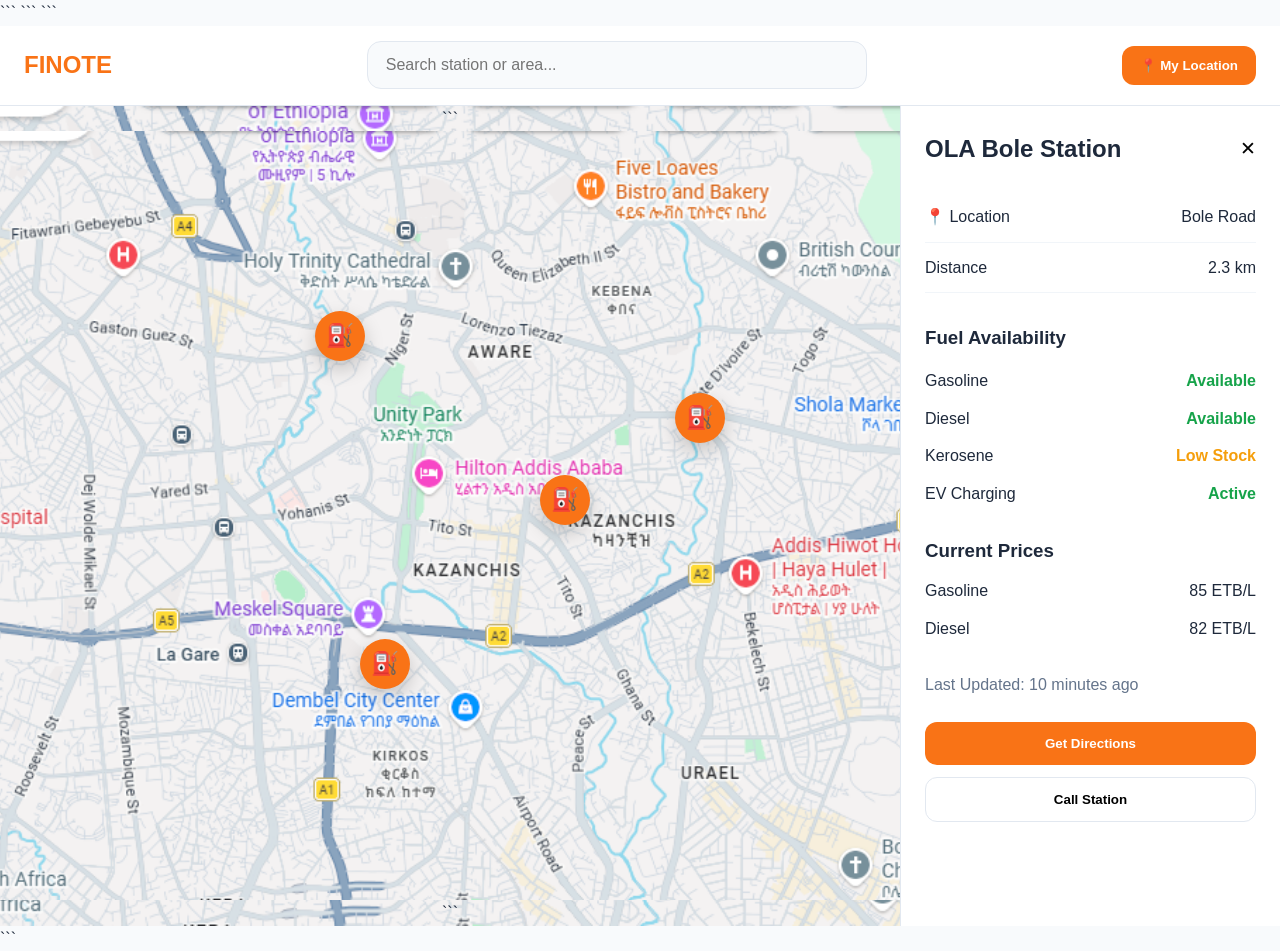
==== map.html @ 9a4e3122 "building the finote demo" ====
<!DOCTYPE html>

<html lang="en">
<head>
    <meta charset="UTF-8">
    <meta name="viewport" content="width=device-width, initial-scale=1.0">
    <title>Finote Map | Fuel Station Discovery</title>

```
<link rel="stylesheet" href="css/style.css">
<link rel="stylesheet" href="css/map.css">
```

</head>
<body>

```
<!-- Top Navigation -->
<header class="map-navbar">

    <div class="nav-left">
        <a href="index.html" class="logo">
            FINOTE
        </a>
    </div>

    <div class="nav-center">

        <div class="search-box">
            <input
                type="text"
                placeholder="Search station or area..."
                id="stationSearch"
            >
        </div>

    </div>

    <div class="nav-right">

        <button class="location-btn">
            📍 My Location
        </button>

    </div>

</header>

<!-- Main Map Layout -->
<main class="map-layout">

    <!-- Map Section -->
    <section class="map-container">

        <div class="map-placeholder">

```
<img
    src="assets/map.PNG"
    alt="Addis Ababa Map"
    class="map-image"
>

<button class="station-marker marker-1" data-id="1">
    ⛽
</button>

<button class="station-marker marker-2" data-id="2">
    ⛽
</button>

<button class="station-marker marker-3" data-id="3">
    ⛽
</button>

<button class="station-marker marker-4" data-id="4">
    ⛽
</button>
```

</div>


    </section>

    <!-- Station Information Sidebar -->

    <aside class="station-sidebar" id="stationSidebar">

        <div class="sidebar-header">

            <h2 id="stationName">
                OLA Bole Station
            </h2>

            <button id="closeSidebar">
                ✕
            </button>

        </div>

        <div class="station-info">

            <div class="info-row">
                <span>📍 Location</span>
                <span id="stationLocation">Bole Road</span>
            </div>

            <div class="info-row">
                <span>Distance</span>
                <span id="stationDistance">2.3 km</span>
            </div>

        </div>

        <div class="status-section">

            <h3>Fuel Availability</h3>

            <div class="fuel-status">
                <span>Gasoline</span>
                <span id="gasolineStatus" class="status available">
                    Available
                </span>
            </div>

            <div class="fuel-status">
                <span>Diesel</span>
                <span id="dieselStatus" class="status available">
                    Available
                </span>
            </div>

            <div class="fuel-status">
                <span>Kerosene</span>
                <span id="keroseneStatus" class="status low">
                    Low Stock
                </span>
            </div>

            <div class="fuel-status">
                <span>EV Charging</span>
                <span id="evStatus"class="status available">
                    Active
                </span>
            </div>

        </div>

        <div class="price-section">

            <h3>Current Prices</h3>

            <div class="price-row">
                <span>Gasoline</span>
                <span id="gasolinePrice">85 ETB/L</span>
            </div>

            <div class="price-row">
                <span>Diesel</span>
                <span id="dieselPrice">82 ETB/L</span>
            </div>

        </div>

        <div class="update-section">

            <p id="lastUpdated">
                Last Updated: 10 minutes ago
            </p>

        </div>

        <div class="sidebar-actions">

            <button class="primary-btn">
                Get Directions
            </button>

            <button class="secondary-btn">
                Call Station
            </button>

        </div>

    </aside>

</main>

<!-- Mobile Bottom Sheet -->

<section
    class="mobile-station-sheet"
    id="mobileSheet"
>

```
<div class="sheet-handle"></div>

<div class="sheet-content">

    <h3 id="mobileStationName">
        OLA Bole Station
    </h3>

    <p id="mobileStationStatus">
        Gasoline Available
    </p>

    <div class="mobile-actions">

        <button class="primary-btn">
            Get Directions
        </button>

    </div>

</div>
```

</section>


<script src="js/stations.js"></script>
<script src="js/map.js"></script>
```

</body>
</html>
---- css/style.css ----
/* =========================
RESET
========================= */

*{
margin:0;
padding:0;
box-sizing:border-box;
}

html{
scroll-behavior:smooth;
}

body{
font-family:Inter, Arial, sans-serif;
background:#f8fafc;
color:#1e293b;
line-height:1.6;
}

a{
text-decoration:none;
color:inherit;
}

ul{
list-style:none;
}

img{
max-width:100%;
}

/* =========================
VARIABLES
========================= */

:root{
--primary:#f97316;
--primary-dark:#ea580c;


--success:#16a34a;
--warning:#f59e0b;
--danger:#dc2626;

--white:#ffffff;
--border:#e2e8f0;
--gray:#64748b;

--bg:#f8fafc;
--card:#ffffff;

--shadow:0 10px 30px rgba(0,0,0,.08);
--radius:16px;


}

/* =========================
GLOBAL
========================= */

.container{
width:min(1200px,90%);
margin:auto;
}

.section{
padding:90px 0;
}

.light-section{
background:white;
}

h1{
font-size:3rem;
line-height:1.1;
}

h2{
font-size:2.2rem;
text-align:center;
margin-bottom:50px;
}

h3{
margin-bottom:12px;
}

p{
color:var(--gray);
}

/* =========================
BUTTONS
========================= */

.btn-primary{
display:inline-flex;
align-items:center;
justify-content:center;


padding:14px 24px;

background:var(--primary);
color:white;

border:none;
border-radius:12px;

font-weight:600;

transition:.3s;
cursor:pointer;


}

.btn-primary:hover{
background:var(--primary-dark);
}

.btn-secondary{
display:inline-flex;
align-items:center;
justify-content:center;


padding:14px 24px;

border:1px solid var(--border);

background:white;
border-radius:12px;

font-weight:600;


}

.btn-secondary:hover

/* =========================
NAVBAR
========================= */

.navbar{
background:white;
border-bottom:1px solid var(--border);


position:sticky;
top:0;
z-index:100;


}

.nav-container{
display:flex;
align-items:center;
justify-content:space-between;


padding:20px 0;


}

.logo{
font-size:1.5rem;
font-weight:800;
color:var(--primary);
}

.nav-links{
display:flex;
align-items:center;
gap:24px;
}

.nav-links a{
font-weight:500;
}

/* =========================
HERO
========================= */

.hero{
padding:100px 0;
}

.hero-content{
display:grid;
grid-template-columns:1fr 400px;
gap:60px;
align-items:center;
}

.badge{
display:inline-block;


padding:8px 14px;

background:#fff7ed;
color:var(--primary);

border-radius:999px;

font-size:.9rem;
font-weight:600;

margin-bottom:20px;


}

.hero-text p{
margin:25px 0;
font-size:1.05rem;
}

.hero-buttons{
display:flex;
gap:15px;
margin-top:30px;
}

.hero-card{
background:white;
padding:28px;
border-radius:var(--radius);
box-shadow:var(--shadow);
}

.status-item{
display:flex;
justify-content:space-between;
margin:14px 0;
}

.available{
color:var(--success);
font-weight:600;
}

.low-stock{
color:var(--warning);
font-weight:600;
}

.last-update{
margin-top:20px;
font-size:.9rem;
}

/* =========================
CARDS
========================= */

.card-grid{
display:grid;
grid-template-columns:repeat(3,1fr);
gap:24px;
}

.card{
background:white;
padding:30px;
border-radius:var(--radius);
box-shadow:var(--shadow);
}

.card ul{
display:flex;
flex-direction:column;
gap:10px;
}

.card li{
color:var(--gray);
}

/* =========================
WORKFLOW
========================= */

.workflow{
display:flex;
flex-direction:column;
align-items:center;
gap:18px;
}

.workflow-box{
background:white;
padding:18px 30px;
border-radius:14px;
box-shadow:var(--shadow);
min-width:250px;
text-align:center;
}

.highlight{
background:var(--primary);
color:white;
}

.arrow{
font-size:2rem;
}

/* =========================
ARCHITECTURE
========================= */

.architecture{
display:flex;
flex-direction:column;
align-items:center;
gap:16px;
}

.arch-box{
min-width:280px;


background:white;

padding:18px 24px;

text-align:center;

border-radius:14px;

box-shadow:var(--shadow);


}

.arch-arrow{
font-size:2rem;
}

/* =========================
CTA
========================= */

.cta{
background:var(--primary);
color:white;


text-align:center;

padding:90px 20px;


}

.cta h2{
color:white;
margin-bottom:15px;
}

.cta p{
color:white;
margin-bottom:25px;
}

/* =========================
FOOTER
========================= */

.footer{
background:#0f172a;
color:white;
text-align:center;
padding:25px;
}

.footer p{
color:#cbd5e1;
}

/* =========================
AUTH PAGES
========================= */

.auth-page{
min-height:100vh;


display:flex;
justify-content:center;
align-items:center;

padding:40px 20px;


}

.auth-card,
.register-card{
width:100%;
max-width:650px;


background:white;

padding:40px;

border-radius:20px;

box-shadow:var(--shadow);


}

.auth-card h1,
.register-card h1{
margin:20px 0 10px;
}

.form-group{
margin-top:18px;
}

.form-group label{
display:block;
margin-bottom:8px;
font-weight:600;
}

.form-group input,
.form-group select{
width:100%;


padding:14px;

border:1px solid var(--border);

border-radius:12px;

font-size:1rem;


}

.auth-card button,
.register-card button{
width:100%;
margin-top:24px;
}

.auth-footer{
margin-top:20px;
text-align:center;
}

/* =========================
PAGE HEADER
========================= */

.page-header{
margin-bottom:35px;
}

.page-header h1{
font-size:2rem;
margin-bottom:10px;
}

/* =========================
RESPONSIVE
========================= */

@media(max-width:992px){


.hero-content{
    grid-template-columns:1fr;
}

.card-grid{
    grid-template-columns:1fr;
}


}

@media(max-width:768px){


h1{
    font-size:2.2rem;
}

h2{
    font-size:1.8rem;
}

.nav-container{
    flex-direction:column;
    gap:20px;
}

.nav-links{
    flex-wrap:wrap;
    justify-content:center;
}

.hero-buttons{
    flex-direction:column;
}


}
---- css/map.css ----
/* =========================
MAP PAGE NAVBAR
========================= */

.map-navbar{
height:80px;


background:white;

border-bottom:1px solid #e2e8f0;

display:flex;
align-items:center;
justify-content:space-between;

padding:0 24px;

position:sticky;
top:0;
z-index:100;


}

.nav-left{
display:flex;
align-items:center;
}

.nav-center{
flex:1;
display:flex;
justify-content:center;
padding:0 30px;
}

.nav-right{
display:flex;
align-items:center;
}

.search-box{
width:100%;
max-width:500px;
}

.search-box input{
width:100%;


padding:14px 18px;

border:1px solid #e2e8f0;

border-radius:14px;

font-size:1rem;

background:#f8fafc;


}

.location-btn{
border:none;


background:#f97316;

color:white;

padding:12px 18px;

border-radius:12px;

cursor:pointer;

font-weight:600;


}

/* =========================
MAIN LAYOUT
========================= */

.map-layout{
display:grid;
grid-template-columns:1fr 380px;


height:calc(100vh - 80px);


}

/* =========================
MAP CONTAINER
========================= */

.map-container{
position:relative;
overflow:hidden;
}

.map-placeholder{
width:100%;
height:100%;


position:relative;

background-image:url("../assets/map.PNG");
background-size:cover;
background-position:center;

display:flex;
flex-direction:column;
justify-content:center;
align-items:center;


}

.map-placeholder::before{
content:"";


position:absolute;
inset:0;

background:rgba(255,255,255,.35);


}

.map-placeholder h2,
.map-placeholder p{
position:relative;
z-index:2;
}

.map-placeholder h2{
margin-bottom:10px;
}

/* =========================
STATION MARKERS
========================= */

.station-marker{
position:absolute;


width:50px;
height:50px;

border:none;

border-radius:50%;

background:#f97316;

color:white;

font-size:1.4rem;

cursor:pointer;

box-shadow:0 8px 20px rgba(0,0,0,.2);

transition:.25s;

z-index:3;

}

.station-marker:hover{
transform:scale(1.12);
}

/* Sample Locations */

.marker-1{
top:25%;
left:35%;
}

.marker-2{
top:45%;
left:60%;
}

.marker-3{
top:65%;
left:40%;
}

.marker-4{
top:35%;
left:75%;
}

/* =========================
SIDEBAR
========================= */

.station-sidebar{
background:white;


border-left:1px solid #e2e8f0;

padding:24px;

overflow-y:auto;


}

.sidebar-header{
display:flex;
justify-content:space-between;
align-items:center;


margin-bottom:24px;


}

.sidebar-header h2{
font-size:1.5rem;
margin:0;
text-align:left;
}

.sidebar-header button{
border:none;
background:none;


font-size:1.2rem;

cursor:pointer;


}

.station-info{
margin-bottom:30px;
}

.info-row{
display:flex;
justify-content:space-between;


padding:12px 0;

border-bottom:1px solid #f1f5f9;


}

.status-section{
margin-bottom:30px;
}

.status-section h3{
margin-bottom:15px;
}

.fuel-status{
display:flex;
justify-content:space-between;


margin-bottom:12px;


}

.status{
font-weight:600;
}

.available{
color:#16a34a;
}

.low{
color:#f59e0b;
}

.unavailable{
color:#dc2626;
}

.price-section{
margin-bottom:30px;
}

.price-row{
display:flex;
justify-content:space-between;


margin-bottom:12px;

}

.update-section{
margin-bottom:25px;
}

.sidebar-actions{
display:flex;
flex-direction:column;
gap:12px;
}

.primary-btn{
width:100%;


border:none;

background:#f97316;

color:white;

padding:14px;

border-radius:12px;

cursor:pointer;

font-weight:600;


}

.secondary-btn{
width:100%;


background:white;

border:1px solid #e2e8f0;

padding:14px;

border-radius:12px;

cursor:pointer;

font-weight:600;


}

/* =========================
MOBILE BOTTOM SHEET
========================= */

.mobile-station-sheet{
display:none;
}

.sheet-handle{
width:70px;
height:6px;


background:#cbd5e1;

border-radius:999px;

margin:0 auto 18px;


}

.sheet-content{
text-align:center;
}

.sheet-content h3{
margin-bottom:10px;
}
.map-image{
width:100%;
height:100%;
object-fit:cover;
display:block;
}

.map-placeholder{
position:relative;
width:100%;
height:100%;
overflow:hidden;
}

.map-placeholder::before{
display:none;
}

/* =========================
RESPONSIVE
========================= */

@media(max-width:992px){


.map-layout{
    grid-template-columns:1fr;
}

.station-sidebar{
    display:none;
}

.mobile-station-sheet{
display:none;
}

@media(max-width:992px){


.mobile-station-sheet{

    display:block;

    position:fixed;

    left:0;
    right:0;
    bottom:0;

    height:180px;

    background:white;

    border-top-left-radius:24px;
    border-top-right-radius:24px;

    padding:18px;

    overflow-y:auto;

    box-shadow:0 -8px 25px rgba(0,0,0,.15);

    z-index:500;
}


}



}

@media(max-width:768px){


.map-navbar{
    flex-direction:column;

    height:auto;

    gap:12px;

    padding:16px;
}

.nav-center{
    width:100%;
    padding:0;
}

.nav-right{
    width:100%;
}

.location-btn{
    width:100%;
}

.station-marker{
position:absolute;
width:56px;
height:56px;


border:none;
border-radius:50%;

background:#f97316;
color:white;

font-size:1.4rem;

cursor:pointer;

z-index:5;

box-shadow:0 8px 25px rgba(0,0,0,.25);

transition:.25s;


}

.station-marker:hover{
transform:scale(1.15);
}

.station-marker.active{
transform:scale(1.2);
box-shadow:0 0 0 8px rgba(249,115,22,.25);
}


.station-sidebar{
transition:all .3s ease;
}

}
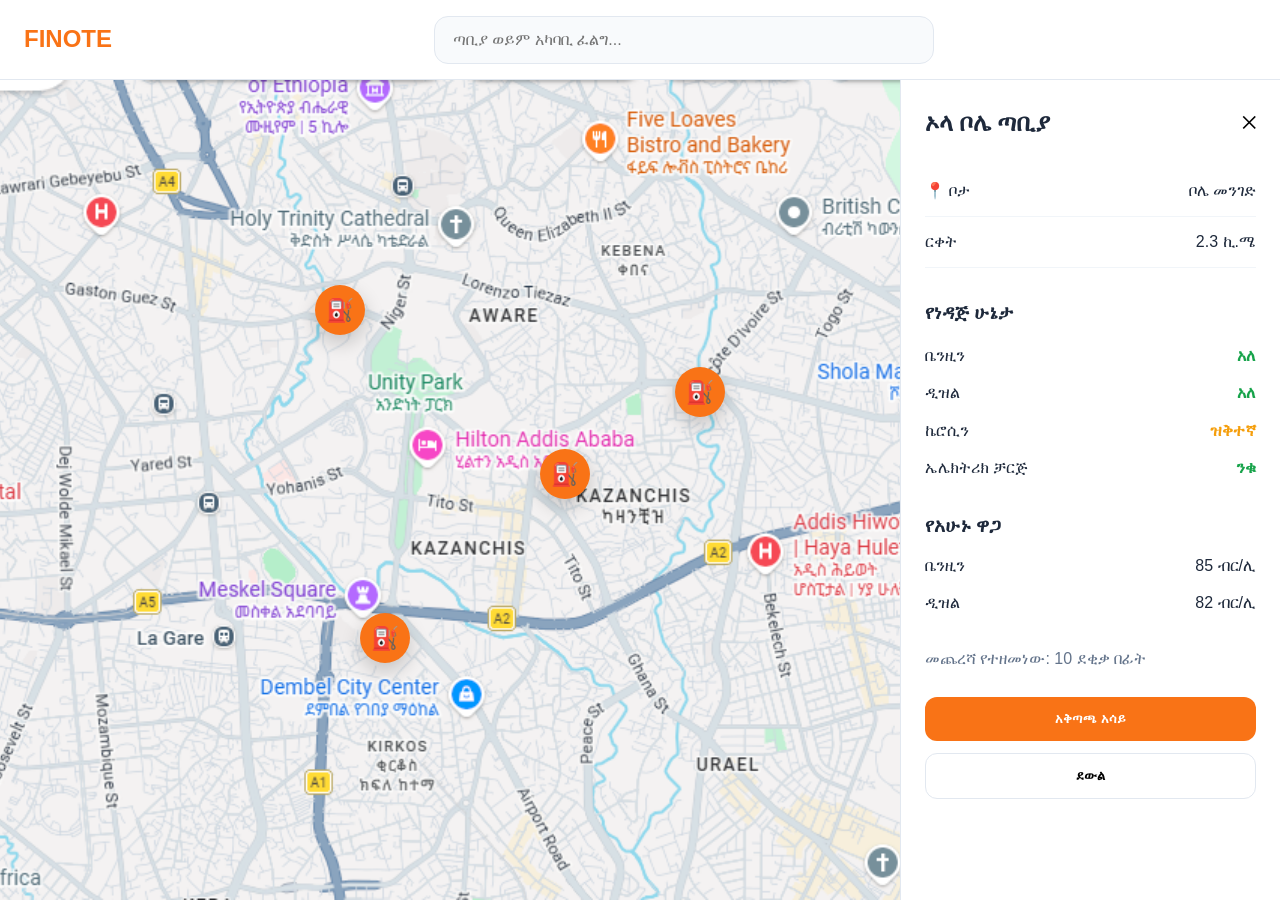
==== commit 9f55b1d6: "feat: upgrading the ui and ux" ====
--- a/map.html
+++ b/map.html
@@ -1,20 +1,15 @@
 <!DOCTYPE html>
-
-<html lang="en">
+<html lang="am">
 <head>
     <meta charset="UTF-8">
     <meta name="viewport" content="width=device-width, initial-scale=1.0">
     <title>Finote Map | Fuel Station Discovery</title>
 
-```
-<link rel="stylesheet" href="css/style.css">
-<link rel="stylesheet" href="css/map.css">
-```
-
+    <link rel="stylesheet" href="css/style.css">
+    <link rel="stylesheet" href="css/map.css">
 </head>
 <body>
 
-```
 <!-- Top Navigation -->
 <header class="map-navbar">
 
@@ -25,28 +20,18 @@
     </div>
 
     <div class="nav-center">
-
         <div class="search-box">
             <input
                 type="text"
-                placeholder="Search station or area..."
+                placeholder="ጣቢያ ወይም አካባቢ ፈልግ..."
                 id="stationSearch"
             >
         </div>
-
-    </div>
-
-    <div class="nav-right">
-
-        <button class="location-btn">
-            📍 My Location
-        </button>
-
     </div>
 
 </header>
 
-<!-- Main Map Layout -->
+<!-- Main Layout -->
 <main class="map-layout">
 
     <!-- Map Section -->
@@ -54,43 +39,47 @@
 
         <div class="map-placeholder">
 
-```
-<img
-    src="assets/map.PNG"
-    alt="Addis Ababa Map"
-    class="map-image"
->
+            <img
+                src="assets/map.PNG"
+                alt="Addis Ababa Map"
+                class="map-image"
+            >
+
+            <!-- Station Markers -->
+
+          <!-- Station Markers -->
 
 <button class="station-marker marker-1" data-id="1">
-    ⛽
+    <span class="marker-icon">⛽</span>
 </button>
 
 <button class="station-marker marker-2" data-id="2">
-    ⛽
+    <span class="marker-icon">⛽</span>
 </button>
 
 <button class="station-marker marker-3" data-id="3">
-    ⛽
+    <span class="marker-icon">⛽</span>
 </button>
 
 <button class="station-marker marker-4" data-id="4">
-    ⛽
+    <span class="marker-icon">⛽</span>
 </button>
-```
-
-</div>
-
+
+        </div>
 
     </section>
 
-    <!-- Station Information Sidebar -->
-
-    <aside class="station-sidebar" id="stationSidebar">
+    <!-- Desktop Sidebar -->
+
+    <aside
+        class="station-sidebar"
+        id="stationSidebar"
+    >
 
         <div class="sidebar-header">
 
             <h2 id="stationName">
-                OLA Bole Station
+                ኦላ ቦሌ ጣቢያ
             </h2>
 
             <button id="closeSidebar">
@@ -102,46 +91,64 @@
         <div class="station-info">
 
             <div class="info-row">
-                <span>📍 Location</span>
-                <span id="stationLocation">Bole Road</span>
+                <span>📍 ቦታ</span>
+                <span id="stationLocation">
+                    ቦሌ መንገድ
+                </span>
             </div>
 
             <div class="info-row">
-                <span>Distance</span>
-                <span id="stationDistance">2.3 km</span>
+                <span>ርቀት</span>
+                <span id="stationDistance">
+                    2.3 ኪ.ሜ
+                </span>
             </div>
 
         </div>
 
         <div class="status-section">
 
-            <h3>Fuel Availability</h3>
-
-            <div class="fuel-status">
-                <span>Gasoline</span>
-                <span id="gasolineStatus" class="status available">
-                    Available
-                </span>
-            </div>
-
-            <div class="fuel-status">
-                <span>Diesel</span>
-                <span id="dieselStatus" class="status available">
-                    Available
-                </span>
-            </div>
-
-            <div class="fuel-status">
-                <span>Kerosene</span>
-                <span id="keroseneStatus" class="status low">
-                    Low Stock
-                </span>
-            </div>
-
-            <div class="fuel-status">
-                <span>EV Charging</span>
-                <span id="evStatus"class="status available">
-                    Active
+            <h3>
+                የነዳጅ ሁኔታ
+            </h3>
+
+            <div class="fuel-status">
+                <span>ቤንዚን</span>
+                <span
+                    id="gasolineStatus"
+                    class="status available"
+                >
+                    አለ
+                </span>
+            </div>
+
+            <div class="fuel-status">
+                <span>ዲዝል</span>
+                <span
+                    id="dieselStatus"
+                    class="status available"
+                >
+                    አለ
+                </span>
+            </div>
+
+            <div class="fuel-status">
+                <span>ኬሮሲን</span>
+                <span
+                    id="keroseneStatus"
+                    class="status low"
+                >
+                    ዝቅተኛ
+                </span>
+            </div>
+
+            <div class="fuel-status">
+                <span>ኤሌክትሪክ ቻርጅ</span>
+                <span
+                    id="evStatus"
+                    class="status available"
+                >
+                    ንቁ
                 </span>
             </div>
 
@@ -149,16 +156,22 @@
 
         <div class="price-section">
 
-            <h3>Current Prices</h3>
+            <h3>
+                የአሁኑ ዋጋ
+            </h3>
 
             <div class="price-row">
-                <span>Gasoline</span>
-                <span id="gasolinePrice">85 ETB/L</span>
+                <span>ቤንዚን</span>
+                <span id="gasolinePrice">
+                    85 ብር/ሊ
+                </span>
             </div>
 
             <div class="price-row">
-                <span>Diesel</span>
-                <span id="dieselPrice">82 ETB/L</span>
+                <span>ዲዝል</span>
+                <span id="dieselPrice">
+                    82 ብር/ሊ
+                </span>
             </div>
 
         </div>
@@ -166,19 +179,25 @@
         <div class="update-section">
 
             <p id="lastUpdated">
-                Last Updated: 10 minutes ago
+                መጨረሻ የተዘመነው: 10 ደቂቃ በፊት
             </p>
 
         </div>
 
         <div class="sidebar-actions">
 
-            <button class="primary-btn">
-                Get Directions
-            </button>
-
-            <button class="secondary-btn">
-                Call Station
+            <button
+                class="primary-btn"
+                id="directionBtn"
+            >
+                አቅጣጫ አሳይ
+            </button>
+
+            <button
+                class="secondary-btn"
+                id="callBtn"
+            >
+                ደውል
             </button>
 
         </div>
@@ -194,36 +213,148 @@
     id="mobileSheet"
 >
 
-```
-<div class="sheet-handle"></div>
-
-<div class="sheet-content">
-
-    <h3 id="mobileStationName">
-        OLA Bole Station
-    </h3>
-
-    <p id="mobileStationStatus">
-        Gasoline Available
-    </p>
-
-    <div class="mobile-actions">
-
-        <button class="primary-btn">
-            Get Directions
-        </button>
-
-    </div>
-
-</div>
-```
+    <div class="sheet-handle-area">
+        <div class="sheet-handle"></div>
+    </div>
+
+    <!-- Collapsed Preview -->
+    <div class="sheet-preview">
+
+        <div class="preview-left">
+
+            <h3 id="mobileStationName">
+                ኦላ ቦሌ ጣቢያ
+            </h3>
+
+            <p id="mobileLocation">
+                ቦሌ መንገድ
+            </p>
+
+        </div>
+
+        <div
+            class="preview-badge"
+            id="mobileAvailabilityBadge"
+        >
+            ⛽ አለ
+        </div>
+
+    </div>
+
+    <!-- Expandable Details -->
+    <div class="sheet-content">
+
+        <div class="mobile-section">
+
+            <h4>ጣቢያ መረጃ</h4>
+
+            <div class="info-row">
+                <span>📍 ቦታ</span>
+                <span id="mobileLocationText">
+                    ቦሌ መንገድ
+                </span>
+            </div>
+
+            <div class="info-row">
+                <span>📏 ርቀት</span>
+                <span id="mobileDistance">
+                    2.3 ኪ.ሜ
+                </span>
+            </div>
+
+        </div>
+
+        <div class="mobile-section">
+
+            <h4>የነዳጅ ሁኔታ</h4>
+
+            <div class="fuel-status">
+                <span>ቤንዚን</span>
+                <span id="mobileGasoline">
+                    አለ
+                </span>
+            </div>
+
+            <div class="fuel-status">
+                <span>ዲዝል</span>
+                <span id="mobileDiesel">
+                    አለ
+                </span>
+            </div>
+
+            <div class="fuel-status">
+                <span>ኬሮሲን</span>
+                <span id="mobileKerosene">
+                    ዝቅተኛ
+                </span>
+            </div>
+
+            <div class="fuel-status">
+                <span>ኤሌክትሪክ ቻርጅ</span>
+                <span id="mobileEV">
+                    ንቁ
+                </span>
+            </div>
+
+        </div>
+
+        <div class="mobile-section">
+
+            <h4>የአሁኑ ዋጋ</h4>
+
+            <div class="price-row">
+                <span>ቤንዚን</span>
+                <span id="mobileGasPrice">
+                    85 ብር/ሊ
+                </span>
+            </div>
+
+            <div class="price-row">
+                <span>ዲዝል</span>
+                <span id="mobileDieselPrice">
+                    82 ብር/ሊ
+                </span>
+            </div>
+
+        </div>
+
+        <div class="update-section">
+
+            <p
+                id="mobileUpdated"
+                class="mobile-updated"
+            >
+                10 ደቂቃ በፊት
+            </p>
+
+        </div>
+
+        <div class="sidebar-actions">
+
+            <button
+                class="primary-btn"
+                id="mobileDirectionBtn"
+            >
+                🧭 አቅጣጫ አሳይ
+            </button>
+
+            <button
+                class="secondary-btn"
+                id="mobileCallBtn"
+            >
+                📞 ደውል
+            </button>
+
+        </div>
+
+    </div>
 
 </section>
 
+</section>
 
 <script src="js/stations.js"></script>
 <script src="js/map.js"></script>
-```
 
 </body>
 </html>
